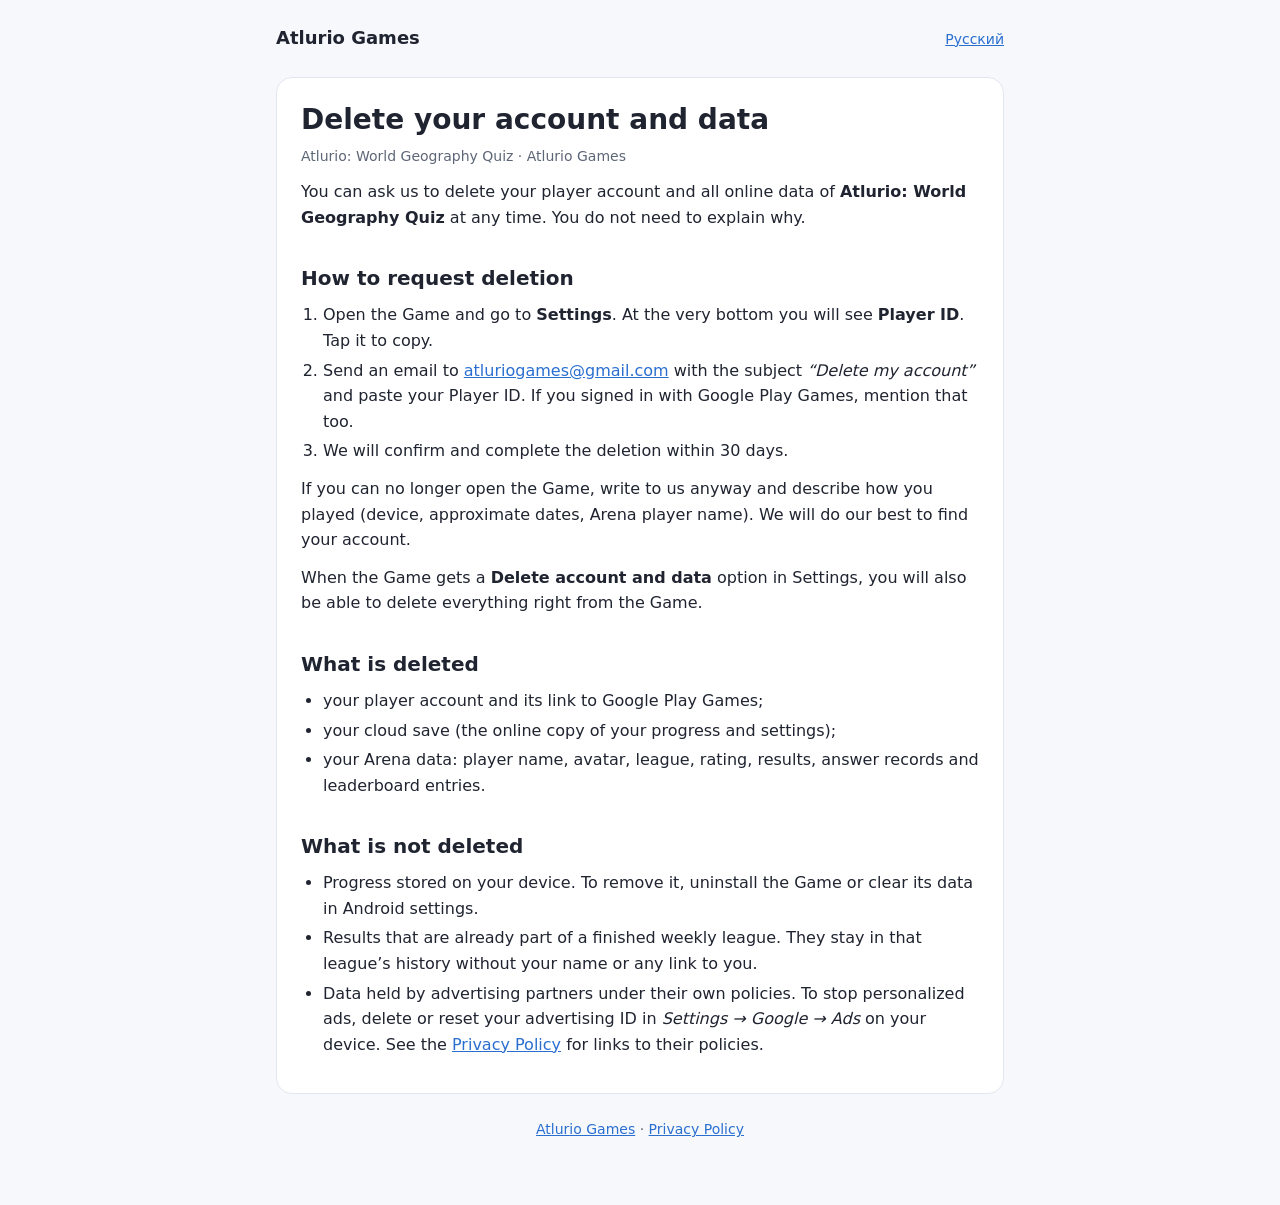
==== delete-account/index.html @ 3befd35e "Site: home, privacy policy (EN, RU), account deletion (EN, RU), app-ads.txt" ====
<!doctype html>
<html lang="en">
<head>
<meta charset="utf-8">
<meta name="viewport" content="width=device-width, initial-scale=1">
<title>Delete your account and data · Atlurio Games</title>
<meta name="description" content="How to delete your Atlurio: World Geography Quiz account and online data.">
<link rel="stylesheet" href="/style.css">
</head>
<body>
<div class="wrap">
<header class="site">
  <a class="brand" href="/">Atlurio Games</a>
  <nav class="lang"><a href="/ru/delete-account/" hreflang="ru">Русский</a></nav>
</header>
<main>
  <h1>Delete your account and data</h1>
  <p class="muted">Atlurio: World Geography Quiz · Atlurio Games</p>

  <p>You can ask us to delete your player account and all online data of <strong>Atlurio: World Geography Quiz</strong> at any time. You do not need to explain why.</p>

  <h2>How to request deletion</h2>
  <ol>
    <li>Open the Game and go to <strong>Settings</strong>. At the very bottom you will see <strong>Player ID</strong>. Tap it to copy.</li>
    <li>Send an email to <a href="mailto:atluriogames@gmail.com?subject=Delete%20my%20account">atluriogames@gmail.com</a> with the subject <em>“Delete my account”</em> and paste your Player ID. If you signed in with Google Play Games, mention that too.</li>
    <li>We will confirm and complete the deletion within 30 days.</li>
  </ol>
  <p>If you can no longer open the Game, write to us anyway and describe how you played (device, approximate dates, Arena player name). We will do our best to find your account.</p>
  <p>When the Game gets a <strong>Delete account and data</strong> option in Settings, you will also be able to delete everything right from the Game.</p>

  <h2>What is deleted</h2>
  <ul>
    <li>your player account and its link to Google Play Games;</li>
    <li>your cloud save (the online copy of your progress and settings);</li>
    <li>your Arena data: player name, avatar, league, rating, results, answer records and leaderboard entries.</li>
  </ul>

  <h2>What is not deleted</h2>
  <ul>
    <li>Progress stored on your device. To remove it, uninstall the Game or clear its data in Android settings.</li>
    <li>Results that are already part of a finished weekly league. They stay in that league’s history without your name or any link to you.</li>
    <li>Data held by advertising partners under their own policies. To stop personalized ads, delete or reset your advertising ID in <em>Settings → Google → Ads</em> on your device. See the <a href="/privacy/">Privacy Policy</a> for links to their policies.</li>
  </ul>
</main>
<footer class="site"><a href="/">Atlurio Games</a> · <a href="/privacy/">Privacy Policy</a></footer>
</div>
</body>
</html>
---- style.css ----
:root {
  --bg: #f6f8fb;
  --surface: #ffffff;
  --text: #1f2430;
  --muted: #5d6676;
  --line: #e2e7ef;
  --accent: #2a6fd0;
  --accent-soft: #e8f0fc;
}
@media (prefers-color-scheme: dark) {
  :root {
    --bg: #12161d;
    --surface: #1a2029;
    --text: #e8ecf2;
    --muted: #9aa4b4;
    --line: #2a313d;
    --accent: #6fa3f0;
    --accent-soft: #1d2a3d;
  }
}
* { box-sizing: border-box; }
html { -webkit-text-size-adjust: 100%; }
body {
  margin: 0;
  background: var(--bg);
  color: var(--text);
  font: 16px/1.6 system-ui, -apple-system, "Segoe UI", Roboto, "Noto Sans", sans-serif;
}
.wrap { max-width: 760px; margin: 0 auto; padding: 24px 16px 64px; }
header.site { display: flex; align-items: center; justify-content: space-between; gap: 12px; flex-wrap: wrap; margin-bottom: 24px; }
header.site a.brand { color: var(--text); text-decoration: none; font-weight: 700; font-size: 18px; }
nav.lang a { margin-left: 12px; font-size: 14px; }
main { background: var(--surface); border: 1px solid var(--line); border-radius: 16px; padding: 24px; }
h1 { font-size: 28px; line-height: 1.25; margin: 0 0 8px; }
h2 { font-size: 20px; margin: 32px 0 8px; }
h3 { font-size: 17px; margin: 20px 0 6px; }
p, ul, ol { margin: 0 0 12px; }
ul, ol { padding-left: 22px; }
li { margin: 4px 0; }
a { color: var(--accent); }
.muted { color: var(--muted); font-size: 14px; }
.card { background: var(--accent-soft); border-radius: 12px; padding: 16px; margin: 16px 0; }
.links { list-style: none; padding: 0; }
.links li { margin: 8px 0; }
footer.site { margin-top: 24px; color: var(--muted); font-size: 14px; text-align: center; }
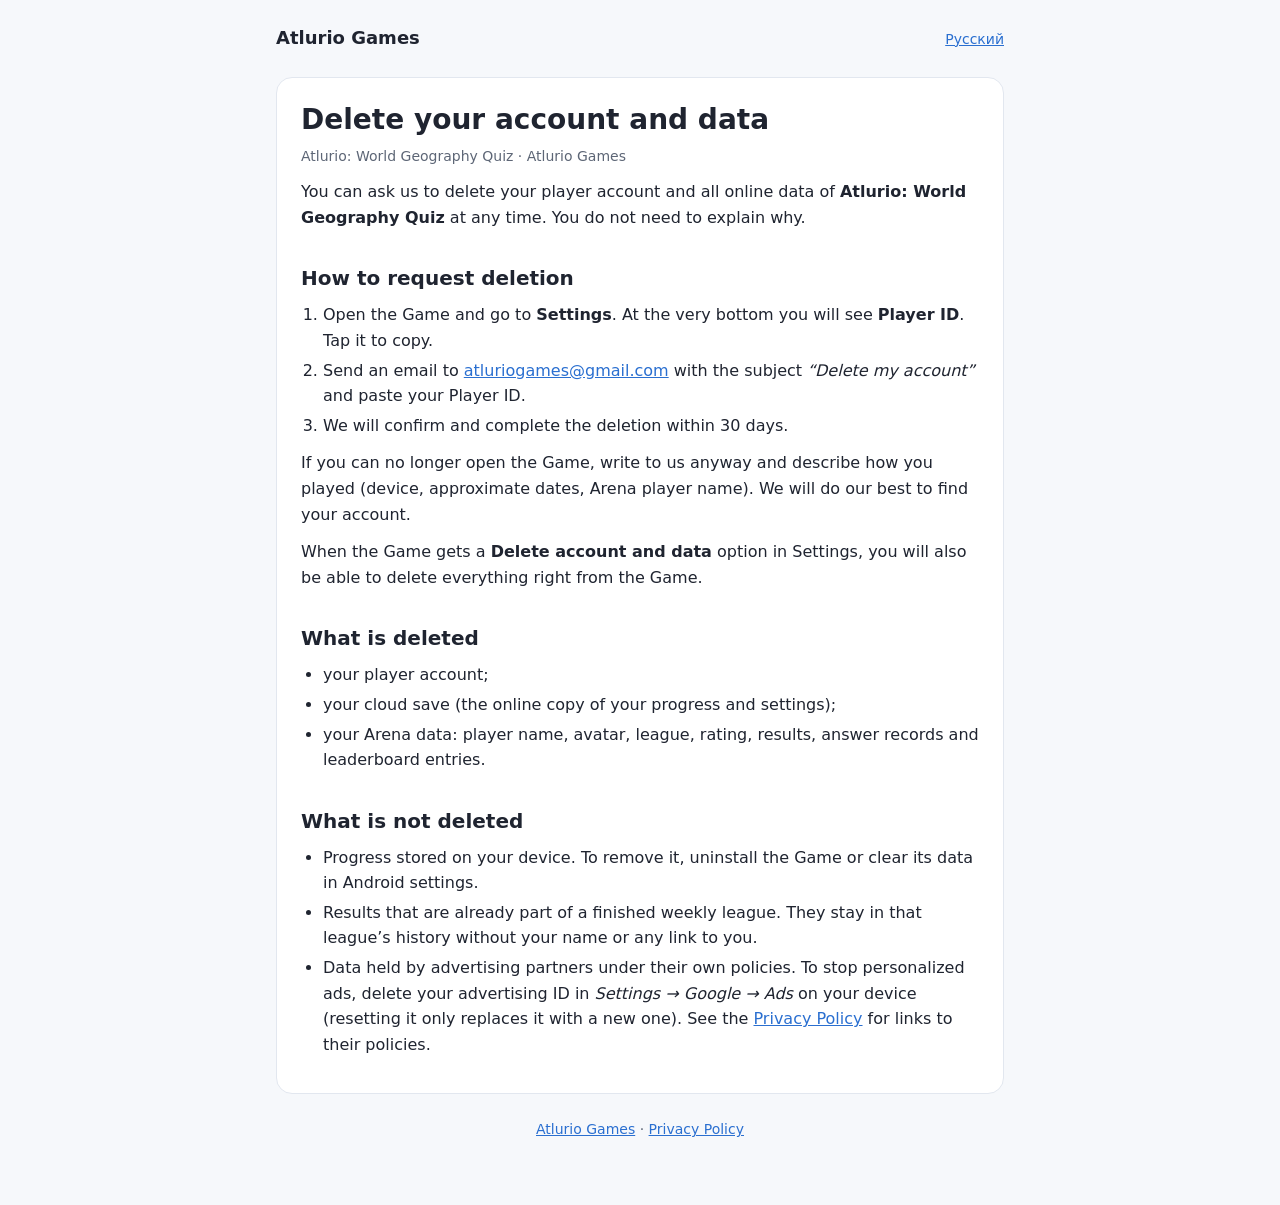
==== commit 4e12caa2: "Privacy and deletion pages: audit fixes (automatic cloud save, ad data, advertising ID, US state law" ====
--- a/delete-account/index.html
+++ b/delete-account/index.html
@@ -22,7 +22,7 @@
   <h2>How to request deletion</h2>
   <ol>
     <li>Open the Game and go to <strong>Settings</strong>. At the very bottom you will see <strong>Player ID</strong>. Tap it to copy.</li>
-    <li>Send an email to <a href="mailto:atluriogames@gmail.com?subject=Delete%20my%20account">atluriogames@gmail.com</a> with the subject <em>“Delete my account”</em> and paste your Player ID. If you signed in with Google Play Games, mention that too.</li>
+    <li>Send an email to <a href="mailto:atluriogames@gmail.com?subject=Delete%20my%20account">atluriogames@gmail.com</a> with the subject <em>“Delete my account”</em> and paste your Player ID.</li>
     <li>We will confirm and complete the deletion within 30 days.</li>
   </ol>
   <p>If you can no longer open the Game, write to us anyway and describe how you played (device, approximate dates, Arena player name). We will do our best to find your account.</p>
@@ -30,7 +30,7 @@
 
   <h2>What is deleted</h2>
   <ul>
-    <li>your player account and its link to Google Play Games;</li>
+    <li>your player account;</li>
     <li>your cloud save (the online copy of your progress and settings);</li>
     <li>your Arena data: player name, avatar, league, rating, results, answer records and leaderboard entries.</li>
   </ul>
@@ -39,7 +39,7 @@
   <ul>
     <li>Progress stored on your device. To remove it, uninstall the Game or clear its data in Android settings.</li>
     <li>Results that are already part of a finished weekly league. They stay in that league’s history without your name or any link to you.</li>
-    <li>Data held by advertising partners under their own policies. To stop personalized ads, delete or reset your advertising ID in <em>Settings → Google → Ads</em> on your device. See the <a href="/privacy/">Privacy Policy</a> for links to their policies.</li>
+    <li>Data held by advertising partners under their own policies. To stop personalized ads, delete your advertising ID in <em>Settings → Google → Ads</em> on your device (resetting it only replaces it with a new one). See the <a href="/privacy/">Privacy Policy</a> for links to their policies.</li>
   </ul>
 </main>
 <footer class="site"><a href="/">Atlurio Games</a> · <a href="/privacy/">Privacy Policy</a></footer>
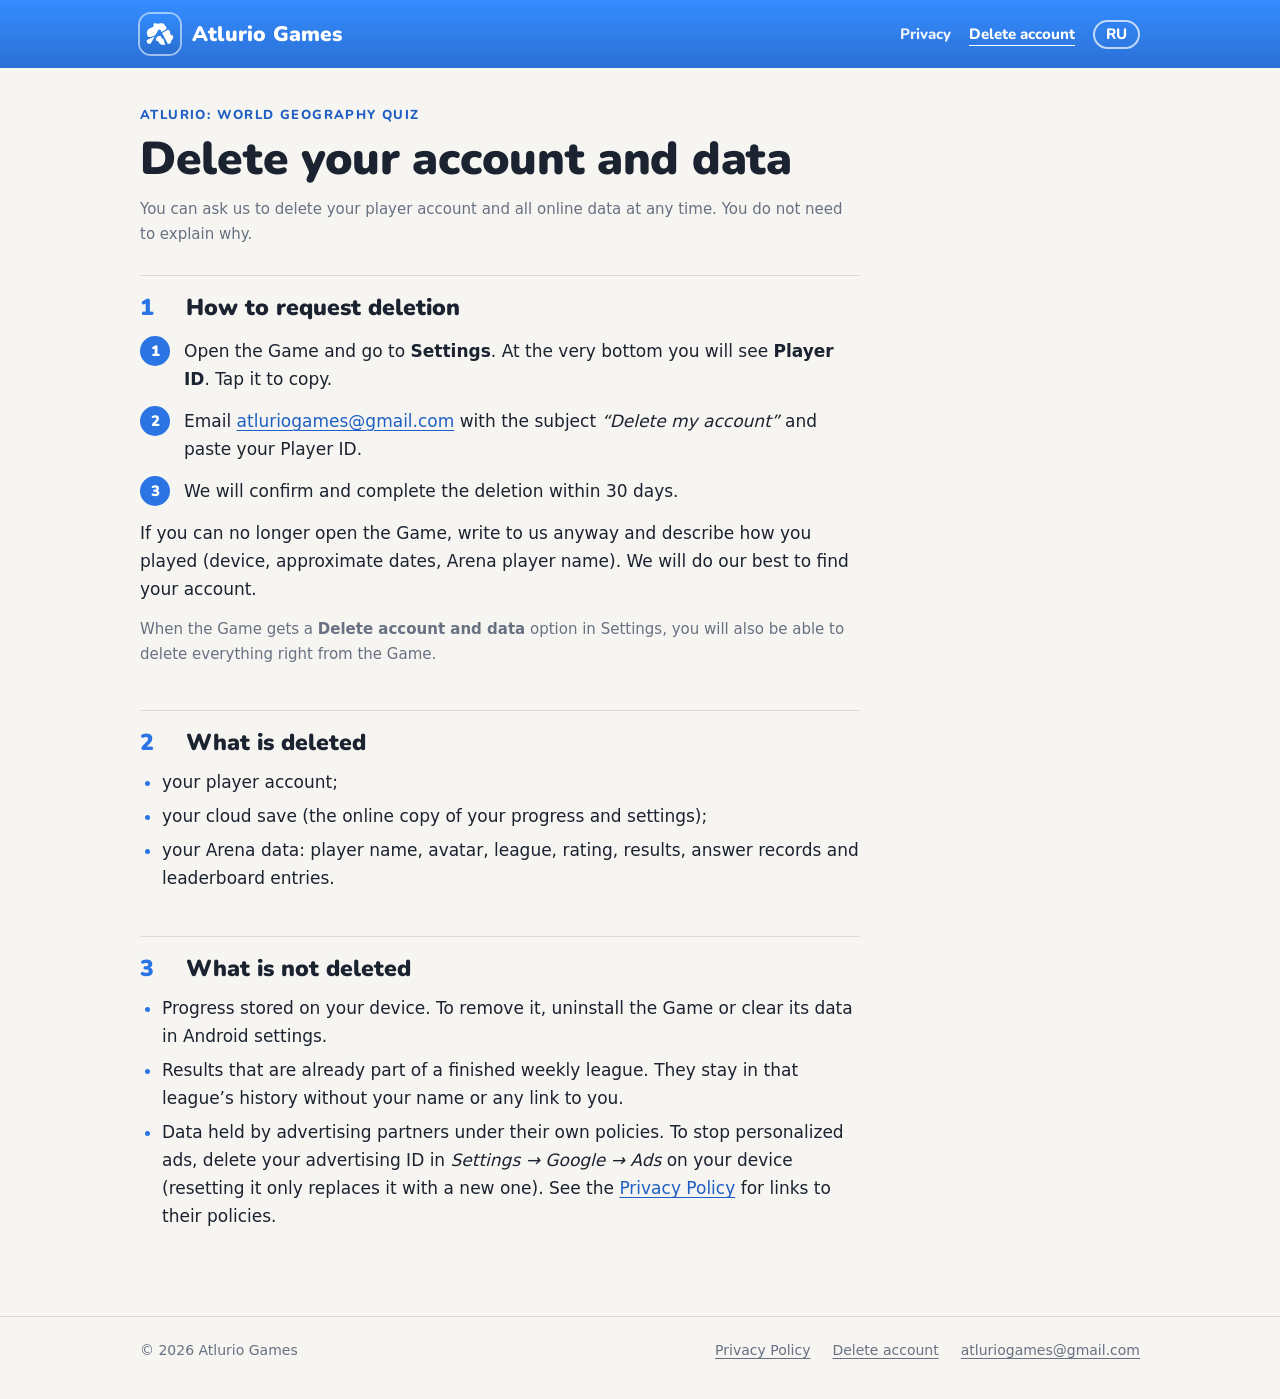
==== commit 1f64cb85: "Redesign: game brand band and icon, Nunito headings, document layout with contents, RU home page" ====
--- a/delete-account/index.html
+++ b/delete-account/index.html
@@ -5,44 +5,54 @@
 <meta name="viewport" content="width=device-width, initial-scale=1">
 <title>Delete your account and data · Atlurio Games</title>
 <meta name="description" content="How to delete your Atlurio: World Geography Quiz account and online data.">
+<meta name="theme-color" content="#2f80ee">
+<link rel="icon" href="/favicon.ico" sizes="any">
+<link rel="icon" type="image/png" sizes="192x192" href="/img/icon-192.png">
+<link rel="apple-touch-icon" href="/img/apple-touch-icon.png">
+<link rel="preload" href="/fonts/Nunito-Black.woff2" as="font" type="font/woff2" crossorigin>
 <link rel="stylesheet" href="/style.css">
 </head>
 <body>
-<div class="wrap">
-<header class="site">
-  <a class="brand" href="/">Atlurio Games</a>
-  <nav class="lang"><a href="/ru/delete-account/" hreflang="ru">Русский</a></nav>
-</header>
+<header class="band"><div class="inner">
+  <a class="brand" href="/"><img src="/img/icon-64.png" alt="" width="40" height="40"><span>Atlurio Games</span></a>
+  <nav><a href="/privacy/">Privacy</a><a href="/delete-account/" aria-current="page">Delete account</a><a class="lang" href="/ru/delete-account/" hreflang="ru" lang="ru">RU</a></nav>
+</div></header>
 <main>
-  <h1>Delete your account and data</h1>
-  <p class="muted">Atlurio: World Geography Quiz · Atlurio Games</p>
+  <div class="doc-head">
+    <p class="kicker">Atlurio: World Geography Quiz</p>
+    <h1>Delete your account and data</h1>
+    <p class="meta">You can ask us to delete your player account and all online data at any time. You do not need to explain why.</p>
+  </div>
+  <article class="single">
+    <h2 id="how"><span class="n">1</span>How to request deletion</h2>
+    <ol class="steps">
+      <li>Open the Game and go to <strong>Settings</strong>. At the very bottom you will see <strong>Player ID</strong>. Tap it to copy.</li>
+      <li>Email <a href="mailto:atluriogames@gmail.com?subject=Delete%20my%20account">atluriogames@gmail.com</a> with the subject <em>“Delete my account”</em> and paste your Player ID.</li>
+      <li>We will confirm and complete the deletion within 30 days.</li>
+    </ol>
+    <p>If you can no longer open the Game, write to us anyway and describe how you played (device, approximate dates, Arena player name). We will do our best to find your account.</p>
+    <p class="note">When the Game gets a <strong>Delete account and data</strong> option in Settings, you will also be able to delete everything right from the Game.</p>
 
-  <p>You can ask us to delete your player account and all online data of <strong>Atlurio: World Geography Quiz</strong> at any time. You do not need to explain why.</p>
+    <h2 id="deleted"><span class="n">2</span>What is deleted</h2>
+    <ul>
+      <li>your player account;</li>
+      <li>your cloud save (the online copy of your progress and settings);</li>
+      <li>your Arena data: player name, avatar, league, rating, results, answer records and leaderboard entries.</li>
+    </ul>
 
-  <h2>How to request deletion</h2>
-  <ol>
-    <li>Open the Game and go to <strong>Settings</strong>. At the very bottom you will see <strong>Player ID</strong>. Tap it to copy.</li>
-    <li>Send an email to <a href="mailto:atluriogames@gmail.com?subject=Delete%20my%20account">atluriogames@gmail.com</a> with the subject <em>“Delete my account”</em> and paste your Player ID.</li>
-    <li>We will confirm and complete the deletion within 30 days.</li>
-  </ol>
-  <p>If you can no longer open the Game, write to us anyway and describe how you played (device, approximate dates, Arena player name). We will do our best to find your account.</p>
-  <p>When the Game gets a <strong>Delete account and data</strong> option in Settings, you will also be able to delete everything right from the Game.</p>
-
-  <h2>What is deleted</h2>
-  <ul>
-    <li>your player account;</li>
-    <li>your cloud save (the online copy of your progress and settings);</li>
-    <li>your Arena data: player name, avatar, league, rating, results, answer records and leaderboard entries.</li>
-  </ul>
-
-  <h2>What is not deleted</h2>
-  <ul>
-    <li>Progress stored on your device. To remove it, uninstall the Game or clear its data in Android settings.</li>
-    <li>Results that are already part of a finished weekly league. They stay in that league’s history without your name or any link to you.</li>
-    <li>Data held by advertising partners under their own policies. To stop personalized ads, delete your advertising ID in <em>Settings → Google → Ads</em> on your device (resetting it only replaces it with a new one). See the <a href="/privacy/">Privacy Policy</a> for links to their policies.</li>
-  </ul>
+    <h2 id="kept"><span class="n">3</span>What is not deleted</h2>
+    <ul>
+      <li>Progress stored on your device. To remove it, uninstall the Game or clear its data in Android settings.</li>
+      <li>Results that are already part of a finished weekly league. They stay in that league’s history without your name or any link to you.</li>
+      <li>Data held by advertising partners under their own policies. To stop personalized ads, delete your advertising ID in <em>Settings → Google → Ads</em> on your device (resetting it only replaces it with a new one). See the <a href="/privacy/#ads">Privacy Policy</a> for links to their policies.</li>
+    </ul>
+  </article>
 </main>
-<footer class="site"><a href="/">Atlurio Games</a> · <a href="/privacy/">Privacy Policy</a></footer>
-</div>
+<footer class="site"><div class="inner">
+  <span>© 2026 Atlurio Games</span>
+  <a href="/privacy/">Privacy Policy</a>
+  <a href="/delete-account/">Delete account</a>
+  <a href="mailto:atluriogames@gmail.com">atluriogames@gmail.com</a>
+</div></footer>
 </body>
 </html>
--- a/style.css
+++ b/style.css
@@ -1,45 +1,145 @@
+/* Atlurio Games site. Brand colours and Nunito come from the game itself. */
+
+@font-face { font-family: "Nunito"; font-weight: 700; font-display: swap; src: url("/fonts/Nunito-Bold.woff2") format("woff2"); }
+@font-face { font-family: "Nunito"; font-weight: 800; font-display: swap; src: url("/fonts/Nunito-ExtraBold.woff2") format("woff2"); }
+@font-face { font-family: "Nunito"; font-weight: 900; font-display: swap; src: url("/fonts/Nunito-Black.woff2") format("woff2"); }
+
 :root {
-  --bg: #f6f8fb;
-  --surface: #ffffff;
-  --text: #1f2430;
-  --muted: #5d6676;
-  --line: #e2e7ef;
-  --accent: #2a6fd0;
-  --accent-soft: #e8f0fc;
+  --paper: #f6f5f1;
+  --ink: #1b2230;
+  --ink-soft: #3a4352;
+  --muted: #687182;
+  --rule: #dedbd2;
+  --brand: #2b74e4;
+  --brand-ink: #1f5fc4;
+  --band-top: #348cfe;
+  --band-bottom: #2b70d6;
+  --mark: #fff3c4;
+  --body: system-ui, -apple-system, "Segoe UI", Roboto, "Noto Sans", sans-serif;
+  --display: "Nunito", system-ui, sans-serif;
 }
 @media (prefers-color-scheme: dark) {
   :root {
-    --bg: #12161d;
-    --surface: #1a2029;
-    --text: #e8ecf2;
-    --muted: #9aa4b4;
-    --line: #2a313d;
-    --accent: #6fa3f0;
-    --accent-soft: #1d2a3d;
+    --paper: #11161e;
+    --ink: #e8ecf2;
+    --ink-soft: #c9d0db;
+    --muted: #96a0b0;
+    --rule: #263142;
+    --brand: #6ea8ff;
+    --brand-ink: #8dbbff;
+    --band-top: #2c78e0;
+    --band-bottom: #2259b0;
+    --mark: #3a3420;
   }
 }
+
 * { box-sizing: border-box; }
-html { -webkit-text-size-adjust: 100%; }
+html { -webkit-text-size-adjust: 100%; scroll-padding-top: 16px; }
 body {
   margin: 0;
-  background: var(--bg);
-  color: var(--text);
-  font: 16px/1.6 system-ui, -apple-system, "Segoe UI", Roboto, "Noto Sans", sans-serif;
+  background: var(--paper);
+  color: var(--ink);
+  font: 17px/1.65 var(--body);
 }
-.wrap { max-width: 760px; margin: 0 auto; padding: 24px 16px 64px; }
-header.site { display: flex; align-items: center; justify-content: space-between; gap: 12px; flex-wrap: wrap; margin-bottom: 24px; }
-header.site a.brand { color: var(--text); text-decoration: none; font-weight: 700; font-size: 18px; }
-nav.lang a { margin-left: 12px; font-size: 14px; }
-main { background: var(--surface); border: 1px solid var(--line); border-radius: 16px; padding: 24px; }
-h1 { font-size: 28px; line-height: 1.25; margin: 0 0 8px; }
-h2 { font-size: 20px; margin: 32px 0 8px; }
-h3 { font-size: 17px; margin: 20px 0 6px; }
-p, ul, ol { margin: 0 0 12px; }
-ul, ol { padding-left: 22px; }
-li { margin: 4px 0; }
-a { color: var(--accent); }
-.muted { color: var(--muted); font-size: 14px; }
-.card { background: var(--accent-soft); border-radius: 12px; padding: 16px; margin: 16px 0; }
-.links { list-style: none; padding: 0; }
-.links li { margin: 8px 0; }
-footer.site { margin-top: 24px; color: var(--muted); font-size: 14px; text-align: center; }
+::selection { background: var(--mark); }
+a { color: var(--brand-ink); text-decoration-thickness: 1px; text-underline-offset: 3px; }
+a:hover { text-decoration-thickness: 2px; }
+:focus-visible { outline: 3px solid var(--brand); outline-offset: 2px; border-radius: 2px; }
+
+/* Top band: the same blue as the game icon. */
+.band { background: linear-gradient(180deg, var(--band-top), var(--band-bottom)); color: #fff; }
+.band .inner {
+  max-width: 1040px; margin: 0 auto; padding: 14px 20px;
+  display: flex; align-items: center; gap: 16px; flex-wrap: wrap;
+}
+.brand { display: flex; align-items: center; gap: 12px; color: #fff; text-decoration: none; margin-right: auto; }
+.brand img { width: 40px; height: 40px; border-radius: 11px; box-shadow: 0 0 0 2px rgba(255,255,255,.55); }
+.brand span { font: 900 21px/1 var(--display); letter-spacing: .2px; }
+.band nav { display: flex; gap: 18px; align-items: center; font: 800 15px/1 var(--display); }
+.band nav a { color: #fff; text-decoration: none; opacity: .9; }
+.band nav a:hover, .band nav a[aria-current="page"] { opacity: 1; text-decoration: underline; text-underline-offset: 6px; }
+.band nav .lang { border: 2px solid rgba(255,255,255,.7); border-radius: 999px; padding: 5px 11px; opacity: 1; }
+
+main { max-width: 1040px; margin: 0 auto; padding: 40px 20px 72px; }
+
+/* Documents: title block, contents, numbered sections. */
+.doc-head { max-width: 720px; margin-bottom: 28px; }
+.kicker { font: 800 13px/1.2 var(--display); text-transform: uppercase; letter-spacing: 1.4px; color: var(--brand-ink); margin: 0 0 10px; }
+h1 { font: 900 clamp(32px, 5vw, 46px)/1.08 var(--display); letter-spacing: -.3px; margin: 0 0 14px; }
+.meta { color: var(--muted); font-size: 15px; margin: 0; }
+.doc { display: grid; grid-template-columns: 220px minmax(0, 720px); gap: 56px; align-items: start; }
+.toc { position: sticky; top: 20px; font: 700 14px/1.4 var(--display); }
+.toc p { font: 800 12px/1 var(--display); text-transform: uppercase; letter-spacing: 1.2px; color: var(--muted); margin: 6px 0 12px; }
+.toc ol { list-style: none; margin: 0; padding: 0; counter-reset: toc; border-left: 2px solid var(--rule); }
+.toc li { counter-increment: toc; margin: 0; }
+.toc a { display: block; padding: 5px 0 5px 14px; color: var(--ink-soft); text-decoration: none; margin-left: -2px; border-left: 2px solid transparent; }
+.toc a::before { content: counter(toc) ". "; color: var(--muted); font-variant-numeric: tabular-nums; }
+.toc a:hover { color: var(--brand-ink); border-left-color: var(--brand); }
+
+.single { max-width: 720px; }
+.single h2:first-of-type { margin-top: 8px; }
+.lead { font-size: 19px; line-height: 1.6; color: var(--ink); margin: 0 0 8px; }
+.lead strong { font-weight: 700; }
+article h2 {
+  font: 900 23px/1.25 var(--display); margin: 44px 0 10px; padding-top: 18px;
+  border-top: 1px solid var(--rule); display: flex; gap: 14px; align-items: baseline;
+}
+article h2 .n { color: var(--brand); font-variant-numeric: tabular-nums; min-width: 1.4em; }
+article h2:first-of-type { margin-top: 32px; }
+article p, article ul, article ol { margin: 0 0 14px; }
+article ul, article ol { padding-left: 22px; }
+article li { margin: 6px 0; }
+article li::marker { color: var(--brand); }
+article strong { font-weight: 650; }
+.steps { counter-reset: step; list-style: none; padding-left: 0 !important; }
+.steps li { counter-increment: step; position: relative; padding-left: 44px; margin: 14px 0; }
+.steps li::before {
+  content: counter(step); position: absolute; left: 0; top: -1px;
+  width: 30px; height: 30px; border-radius: 50%; background: var(--brand); color: #fff;
+  font: 900 15px/30px var(--display); text-align: center;
+}
+.note { color: var(--muted); font-size: 15px; }
+
+/* Home page. */
+.hero { display: grid; grid-template-columns: 148px 1fr; gap: 32px; align-items: center; max-width: 860px; margin: 8px 0 44px; }
+.hero img { width: 148px; height: 148px; border-radius: 34px; }
+.hero h1 { margin-bottom: 6px; }
+.hero .sub { font: 800 21px/1.3 var(--display); color: var(--ink-soft); margin: 0 0 14px; }
+.hero .pitch { margin: 0; color: var(--ink-soft); max-width: 600px; }
+.status { display: inline-block; margin-top: 16px; font: 800 14px/1 var(--display); color: var(--brand-ink); border: 2px solid currentColor; border-radius: 999px; padding: 8px 14px; }
+.facts { display: grid; grid-template-columns: repeat(4, minmax(0, 1fr)); border-top: 2px solid var(--ink); border-bottom: 1px solid var(--rule); margin: 0 0 48px; max-width: 860px; }
+.facts div { padding: 18px 16px 20px 0; }
+.facts b { display: block; font: 900 34px/1 var(--display); color: var(--brand); margin-bottom: 8px; }
+.facts span { color: var(--ink-soft); font-size: 15px; line-height: 1.4; display: block; }
+.columns { display: grid; grid-template-columns: 1fr 1fr; gap: 48px; max-width: 860px; }
+.columns h2 { font: 900 20px/1.25 var(--display); margin: 0 0 12px; }
+.plain { list-style: none; padding: 0; margin: 0; }
+.plain li { padding: 10px 0; border-bottom: 1px solid var(--rule); }
+.plain li:first-child { border-top: 1px solid var(--rule); }
+.plain small { display: block; color: var(--muted); font-size: 14px; }
+
+footer.site { border-top: 1px solid var(--rule); }
+footer.site .inner { max-width: 1040px; margin: 0 auto; padding: 22px 20px 36px; display: flex; gap: 8px 22px; flex-wrap: wrap; color: var(--muted); font-size: 14px; }
+footer.site a { color: var(--muted); }
+footer.site .inner span:first-child { margin-right: auto; }
+
+@media (max-width: 860px) {
+  .doc { grid-template-columns: 1fr; gap: 8px; }
+  .toc { position: static; margin-bottom: 8px; }
+  .toc ol { columns: 2; column-gap: 20px; }
+  .facts { grid-template-columns: repeat(2, minmax(0, 1fr)); }
+  .columns { grid-template-columns: 1fr; gap: 36px; }
+}
+@media (max-width: 560px) {
+  body { font-size: 16px; }
+  .band .inner { padding: 12px 16px; gap: 10px; }
+  .band nav { gap: 14px; font-size: 14px; }
+  .brand span { font-size: 19px; }
+  main { padding: 28px 16px 56px; }
+  .toc ol { columns: 1; }
+  .hero { grid-template-columns: 1fr; gap: 18px; }
+  .hero img { width: 104px; height: 104px; border-radius: 24px; }
+  .lead { font-size: 18px; }
+  article h2 { font-size: 21px; }
+  footer.site .inner { padding: 20px 16px 32px; }
+}
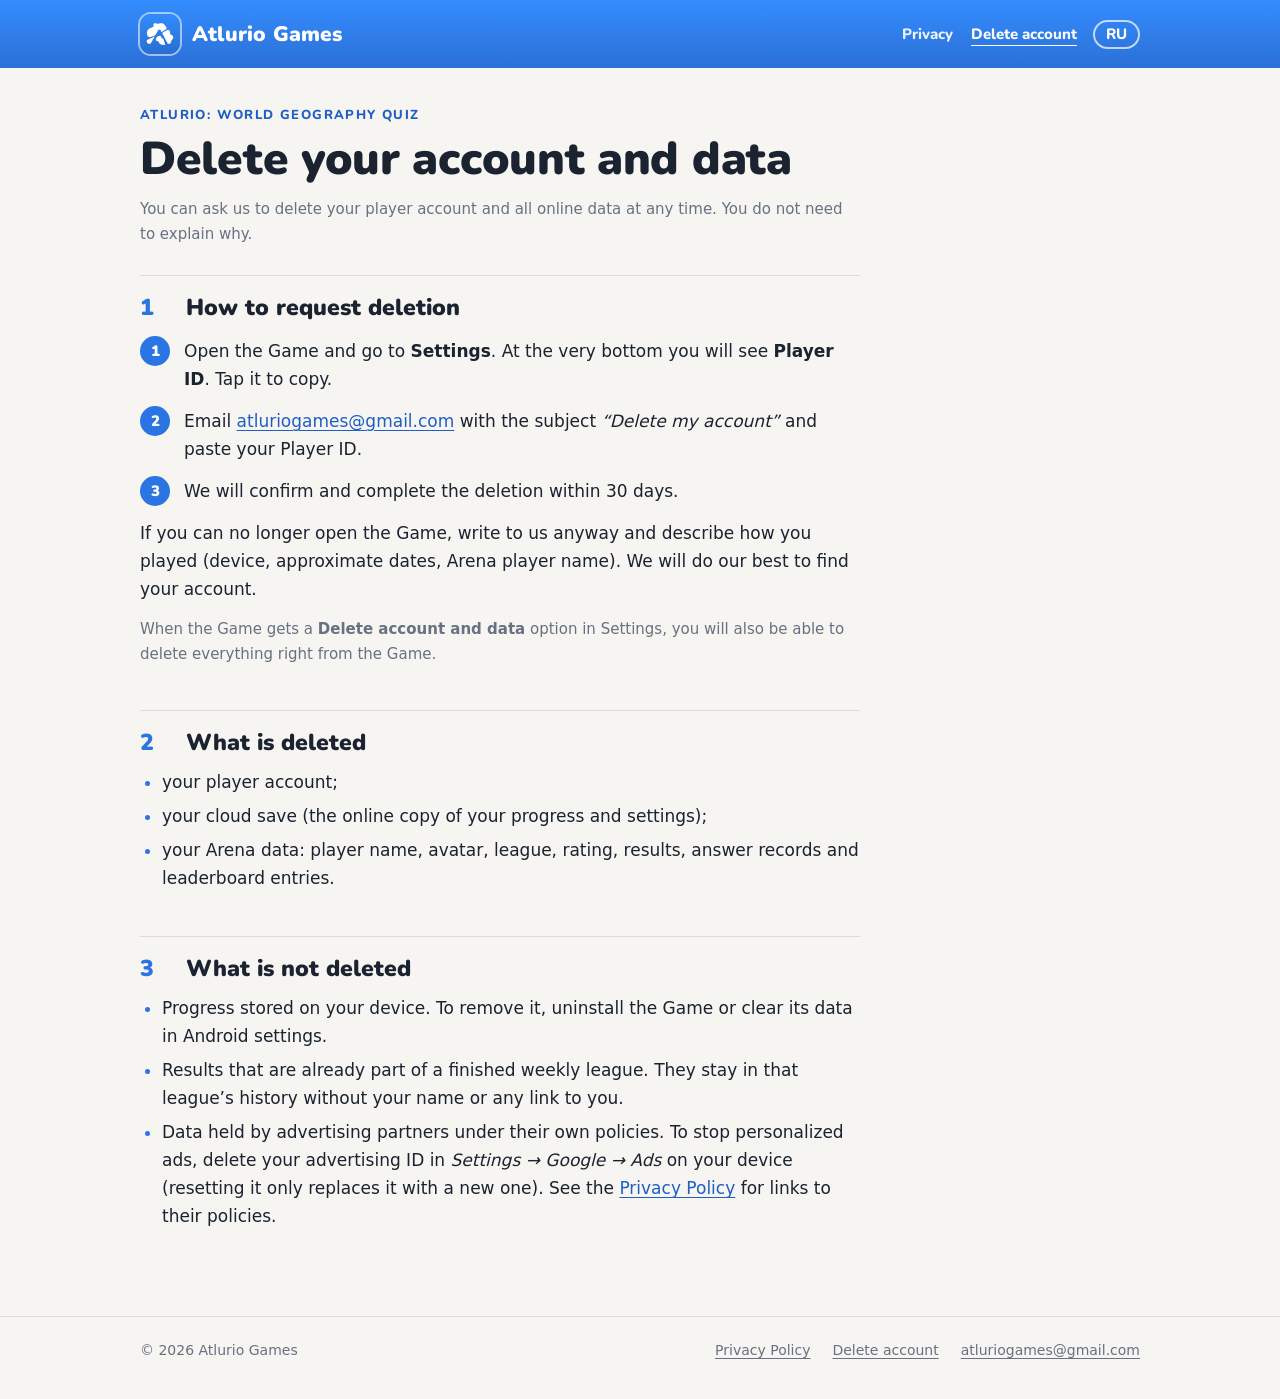
==== commit cef62edf: "Home: real island screens from the game, plain feature list, no long dashes - A row of five campaign" ====
--- a/delete-account/index.html
+++ b/delete-account/index.html
@@ -3,7 +3,7 @@
 <head>
 <meta charset="utf-8">
 <meta name="viewport" content="width=device-width, initial-scale=1">
-<title>Delete your account and data · Atlurio Games</title>
+<title>Delete your account and data | Atlurio Games</title>
 <meta name="description" content="How to delete your Atlurio: World Geography Quiz account and online data.">
 <meta name="theme-color" content="#2f80ee">
 <link rel="icon" href="/favicon.ico" sizes="any">
@@ -15,7 +15,7 @@
 <body>
 <header class="band"><div class="inner">
   <a class="brand" href="/"><img src="/img/icon-64.png" alt="" width="40" height="40"><span>Atlurio Games</span></a>
-  <nav><a href="/privacy/">Privacy</a><a href="/delete-account/" aria-current="page">Delete account</a><a class="lang" href="/ru/delete-account/" hreflang="ru" lang="ru">RU</a></nav>
+  <nav><a href="/privacy/">Privacy</a><a href="/delete-account/" aria-current="page">Delete account</a></nav><a class="lang" href="/ru/delete-account/" hreflang="ru" lang="ru">RU</a>
 </div></header>
 <main>
   <div class="doc-head">
--- a/style.css
+++ b/style.css
@@ -56,9 +56,11 @@
 .brand img { width: 40px; height: 40px; border-radius: 11px; box-shadow: 0 0 0 2px rgba(255,255,255,.55); }
 .brand span { font: 900 21px/1 var(--display); letter-spacing: .2px; }
 .band nav { display: flex; gap: 18px; align-items: center; font: 800 15px/1 var(--display); }
-.band nav a { color: #fff; text-decoration: none; opacity: .9; }
+.band nav a { color: #fff; text-decoration: none; opacity: .9; white-space: nowrap; }
 .band nav a:hover, .band nav a[aria-current="page"] { opacity: 1; text-decoration: underline; text-underline-offset: 6px; }
-.band nav .lang { border: 2px solid rgba(255,255,255,.7); border-radius: 999px; padding: 5px 11px; opacity: 1; }
+/* Language: after the links on wide screens, on the brand row on phones. */
+.band .lang { order: 2; font: 800 15px/1 var(--display); color: #fff; text-decoration: none; border: 2px solid rgba(255,255,255,.7); border-radius: 999px; padding: 5px 11px; }
+.band .lang:hover { border-color: #fff; }
 
 main { max-width: 1040px; margin: 0 auto; padding: 40px 20px 72px; }
 
@@ -66,14 +68,14 @@
 .doc-head { max-width: 720px; margin-bottom: 28px; }
 .kicker { font: 800 13px/1.2 var(--display); text-transform: uppercase; letter-spacing: 1.4px; color: var(--brand-ink); margin: 0 0 10px; }
 h1 { font: 900 clamp(32px, 5vw, 46px)/1.08 var(--display); letter-spacing: -.3px; margin: 0 0 14px; }
-.meta { color: var(--muted); font-size: 15px; margin: 0; }
+.meta { color: var(--muted); font-size: 15px; margin: 0; display: flex; flex-wrap: wrap; gap: 4px 20px; }
 .doc { display: grid; grid-template-columns: 220px minmax(0, 720px); gap: 56px; align-items: start; }
 .toc { position: sticky; top: 20px; font: 700 14px/1.4 var(--display); }
 .toc p { font: 800 12px/1 var(--display); text-transform: uppercase; letter-spacing: 1.2px; color: var(--muted); margin: 6px 0 12px; }
 .toc ol { list-style: none; margin: 0; padding: 0; counter-reset: toc; border-left: 2px solid var(--rule); }
 .toc li { counter-increment: toc; margin: 0; }
-.toc a { display: block; padding: 5px 0 5px 14px; color: var(--ink-soft); text-decoration: none; margin-left: -2px; border-left: 2px solid transparent; }
-.toc a::before { content: counter(toc) ". "; color: var(--muted); font-variant-numeric: tabular-nums; }
+.toc a { display: grid; grid-template-columns: 1.8em minmax(0, 1fr); padding: 5px 0 5px 14px; color: var(--ink-soft); text-decoration: none; margin-left: -2px; border-left: 2px solid transparent; }
+.toc a::before { content: counter(toc) "."; color: var(--muted); font-variant-numeric: tabular-nums; }
 .toc a:hover { color: var(--brand-ink); border-left-color: var(--brand); }
 
 .single { max-width: 720px; }
@@ -106,13 +108,21 @@
 .hero h1 { margin-bottom: 6px; }
 .hero .sub { font: 800 21px/1.3 var(--display); color: var(--ink-soft); margin: 0 0 14px; }
 .hero .pitch { margin: 0; color: var(--ink-soft); max-width: 600px; }
-.status { display: inline-block; margin-top: 16px; font: 800 14px/1 var(--display); color: var(--brand-ink); border: 2px solid currentColor; border-radius: 999px; padding: 8px 14px; }
-.facts { display: grid; grid-template-columns: repeat(4, minmax(0, 1fr)); border-top: 2px solid var(--ink); border-bottom: 1px solid var(--rule); margin: 0 0 48px; max-width: 860px; }
-.facts div { padding: 18px 16px 20px 0; }
-.facts b { display: block; font: 900 34px/1 var(--display); color: var(--brand); margin-bottom: 8px; }
-.facts span { color: var(--ink-soft); font-size: 15px; line-height: 1.4; display: block; }
-.columns { display: grid; grid-template-columns: 1fr 1fr; gap: 48px; max-width: 860px; }
-.columns h2 { font: 900 20px/1.25 var(--display); margin: 0 0 12px; }
+.status { margin: 14px 0 0; font: 800 15px/1.3 var(--display); color: var(--brand-ink); }
+
+/* Islands: real screens from the game, cut below the HUD. */
+.islands { margin: 0 0 48px; }
+.strip { display: grid; grid-template-columns: repeat(5, minmax(0, 1fr)); gap: 16px; }
+.strip img { display: block; width: 100%; height: auto; border-radius: 14px; background: #8cc6ef; }
+.islands figcaption { margin-top: 12px; color: var(--muted); font-size: 15px; max-width: 640px; }
+
+.lower { display: grid; grid-template-columns: minmax(0, 1fr) 300px; gap: 64px; align-items: start; }
+.lower h2 { font: 900 20px/1.25 var(--display); margin: 0 0 12px; }
+.lower aside h2 + .plain { margin-bottom: 32px; }
+.spec { margin: 0; border-top: 2px solid var(--ink); }
+.spec div { display: grid; grid-template-columns: 140px minmax(0, 1fr); gap: 4px 20px; align-items: baseline; padding: 11px 0; border-bottom: 1px solid var(--rule); }
+.spec dt { font: 800 15px/1.6 var(--display); color: var(--ink); }
+.spec dd { margin: 0; color: var(--ink-soft); }
 .plain { list-style: none; padding: 0; margin: 0; }
 .plain li { padding: 10px 0; border-bottom: 1px solid var(--rule); }
 .plain li:first-child { border-top: 1px solid var(--rule); }
@@ -127,18 +137,29 @@
   .doc { grid-template-columns: 1fr; gap: 8px; }
   .toc { position: static; margin-bottom: 8px; }
   .toc ol { columns: 2; column-gap: 20px; }
-  .facts { grid-template-columns: repeat(2, minmax(0, 1fr)); }
-  .columns { grid-template-columns: 1fr; gap: 36px; }
+  .toc li { break-inside: avoid; }
+  /* A swipeable row on narrow screens, edge to edge. */
+  .strip {
+    grid-template-columns: none; grid-auto-flow: column; grid-auto-columns: 34%;
+    overflow-x: auto; scroll-snap-type: x mandatory; scrollbar-width: none;
+    margin: 0 -20px; padding: 0 20px; scroll-padding: 0 20px;
+  }
+  .strip::-webkit-scrollbar { display: none; }
+  .strip img { scroll-snap-align: start; }
+  .lower { grid-template-columns: 1fr; gap: 40px; }
 }
 @media (max-width: 560px) {
   body { font-size: 16px; }
-  .band .inner { padding: 12px 16px; gap: 10px; }
-  .band nav { gap: 14px; font-size: 14px; }
+  .band .inner { padding: 12px 16px; gap: 12px 10px; }
+  .band nav { order: 3; flex-basis: 100%; gap: 20px; font-size: 14px; }
+  .band .lang { font-size: 14px; }
   .brand span { font-size: 19px; }
   main { padding: 28px 16px 56px; }
   .toc ol { columns: 1; }
   .hero { grid-template-columns: 1fr; gap: 18px; }
   .hero img { width: 104px; height: 104px; border-radius: 24px; }
+  .strip { grid-auto-columns: 44%; gap: 12px; margin: 0 -16px; padding: 0 16px; scroll-padding: 0 16px; }
+  .spec div { grid-template-columns: 1fr; gap: 0; }
   .lead { font-size: 18px; }
   article h2 { font-size: 21px; }
   footer.site .inner { padding: 20px 16px 32px; }
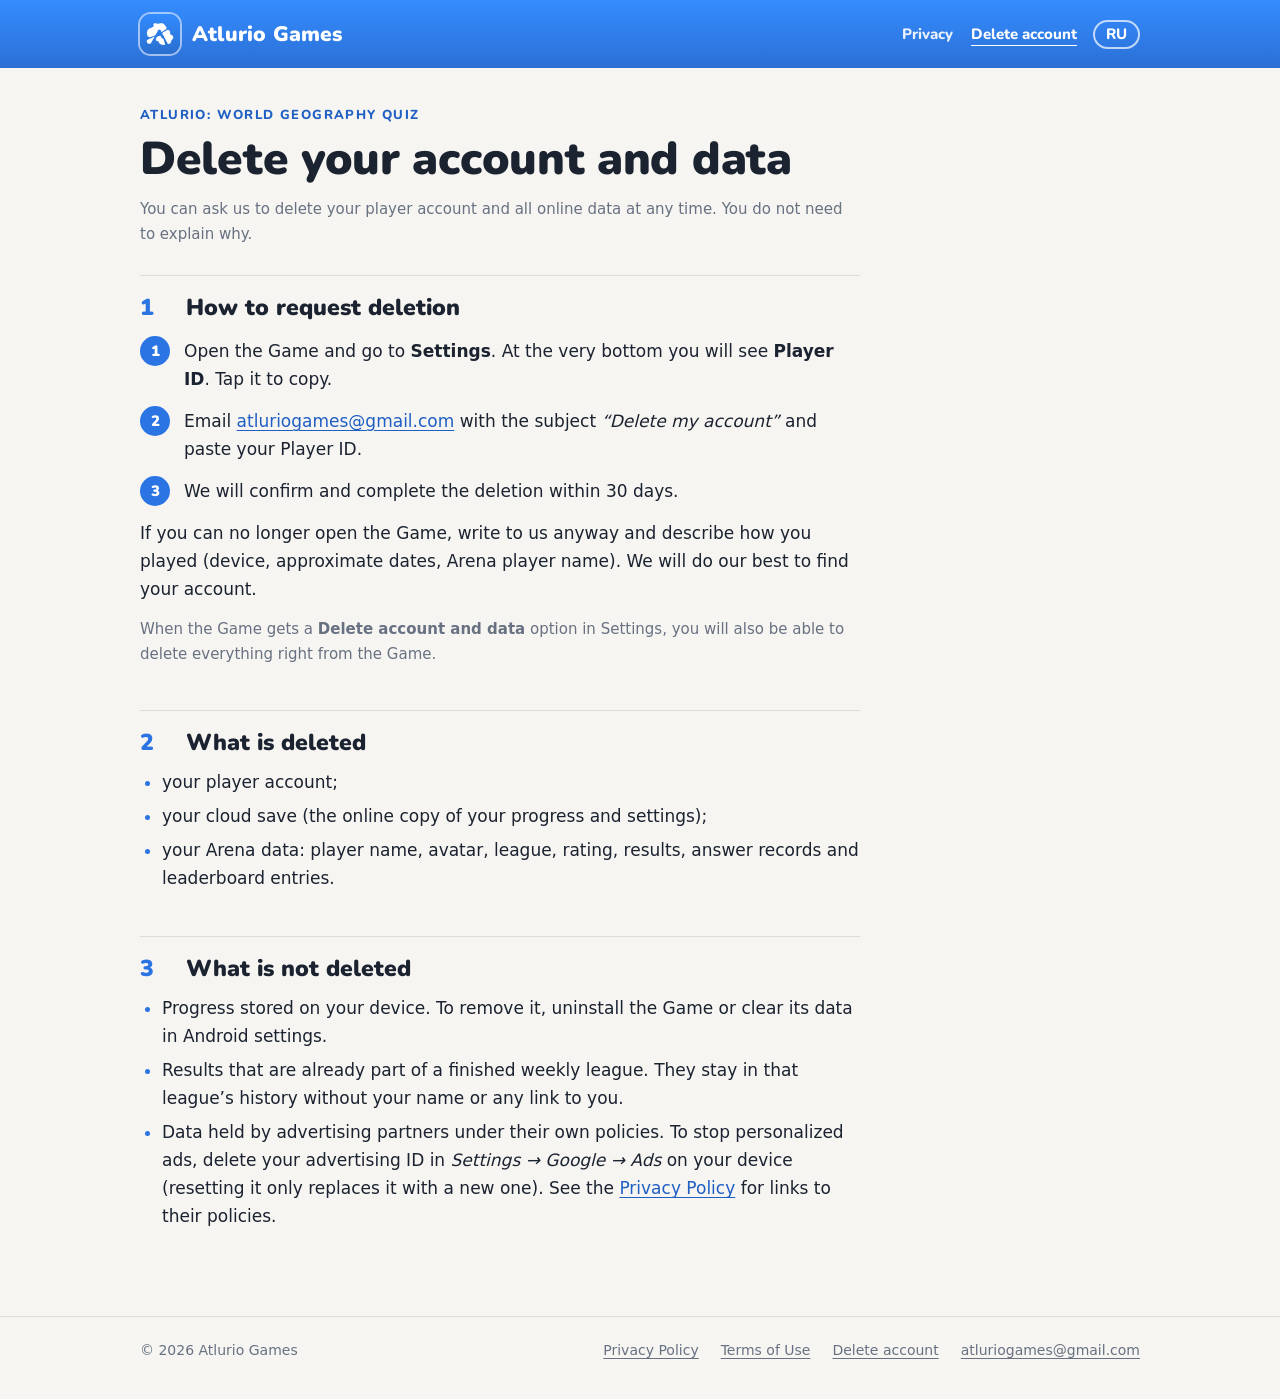
==== commit 8e546f9f: "Terms of Use (EN, RU) and links in footers and home Player names and fair play in the Arena, in-game" ====
--- a/delete-account/index.html
+++ b/delete-account/index.html
@@ -51,6 +51,7 @@
 <footer class="site"><div class="inner">
   <span>© 2026 Atlurio Games</span>
   <a href="/privacy/">Privacy Policy</a>
+  <a href="/terms/">Terms of Use</a>
   <a href="/delete-account/">Delete account</a>
   <a href="mailto:atluriogames@gmail.com">atluriogames@gmail.com</a>
 </div></footer>
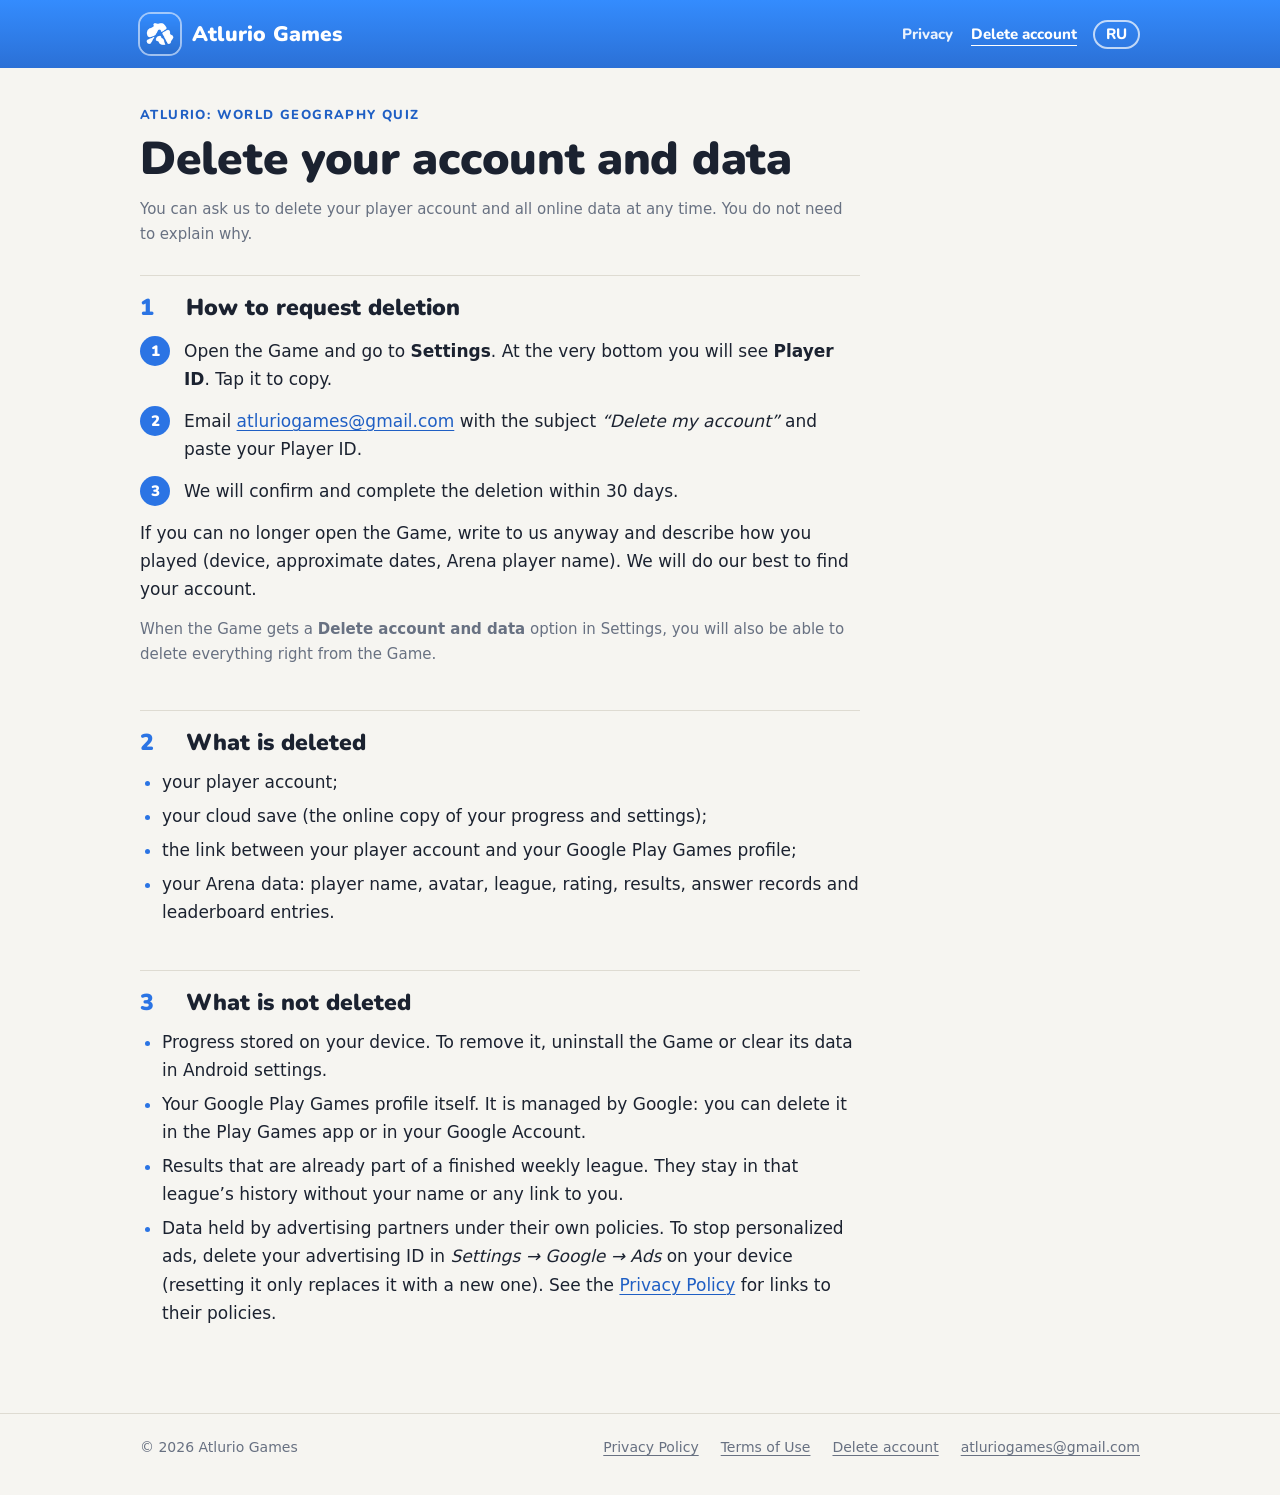
==== commit 52f561d5: "Terms and deletion pages: review fixes, Google Play Games Terms: designed for adults, from 13 with a" ====
--- a/delete-account/index.html
+++ b/delete-account/index.html
@@ -37,12 +37,14 @@
     <ul>
       <li>your player account;</li>
       <li>your cloud save (the online copy of your progress and settings);</li>
+      <li>the link between your player account and your Google Play Games profile;</li>
       <li>your Arena data: player name, avatar, league, rating, results, answer records and leaderboard entries.</li>
     </ul>
 
     <h2 id="kept"><span class="n">3</span>What is not deleted</h2>
     <ul>
       <li>Progress stored on your device. To remove it, uninstall the Game or clear its data in Android settings.</li>
+      <li>Your Google Play Games profile itself. It is managed by Google: you can delete it in the Play Games app or in your Google Account.</li>
       <li>Results that are already part of a finished weekly league. They stay in that league’s history without your name or any link to you.</li>
       <li>Data held by advertising partners under their own policies. To stop personalized ads, delete your advertising ID in <em>Settings → Google → Ads</em> on your device (resetting it only replaces it with a new one). See the <a href="/privacy/#ads">Privacy Policy</a> for links to their policies.</li>
     </ul>
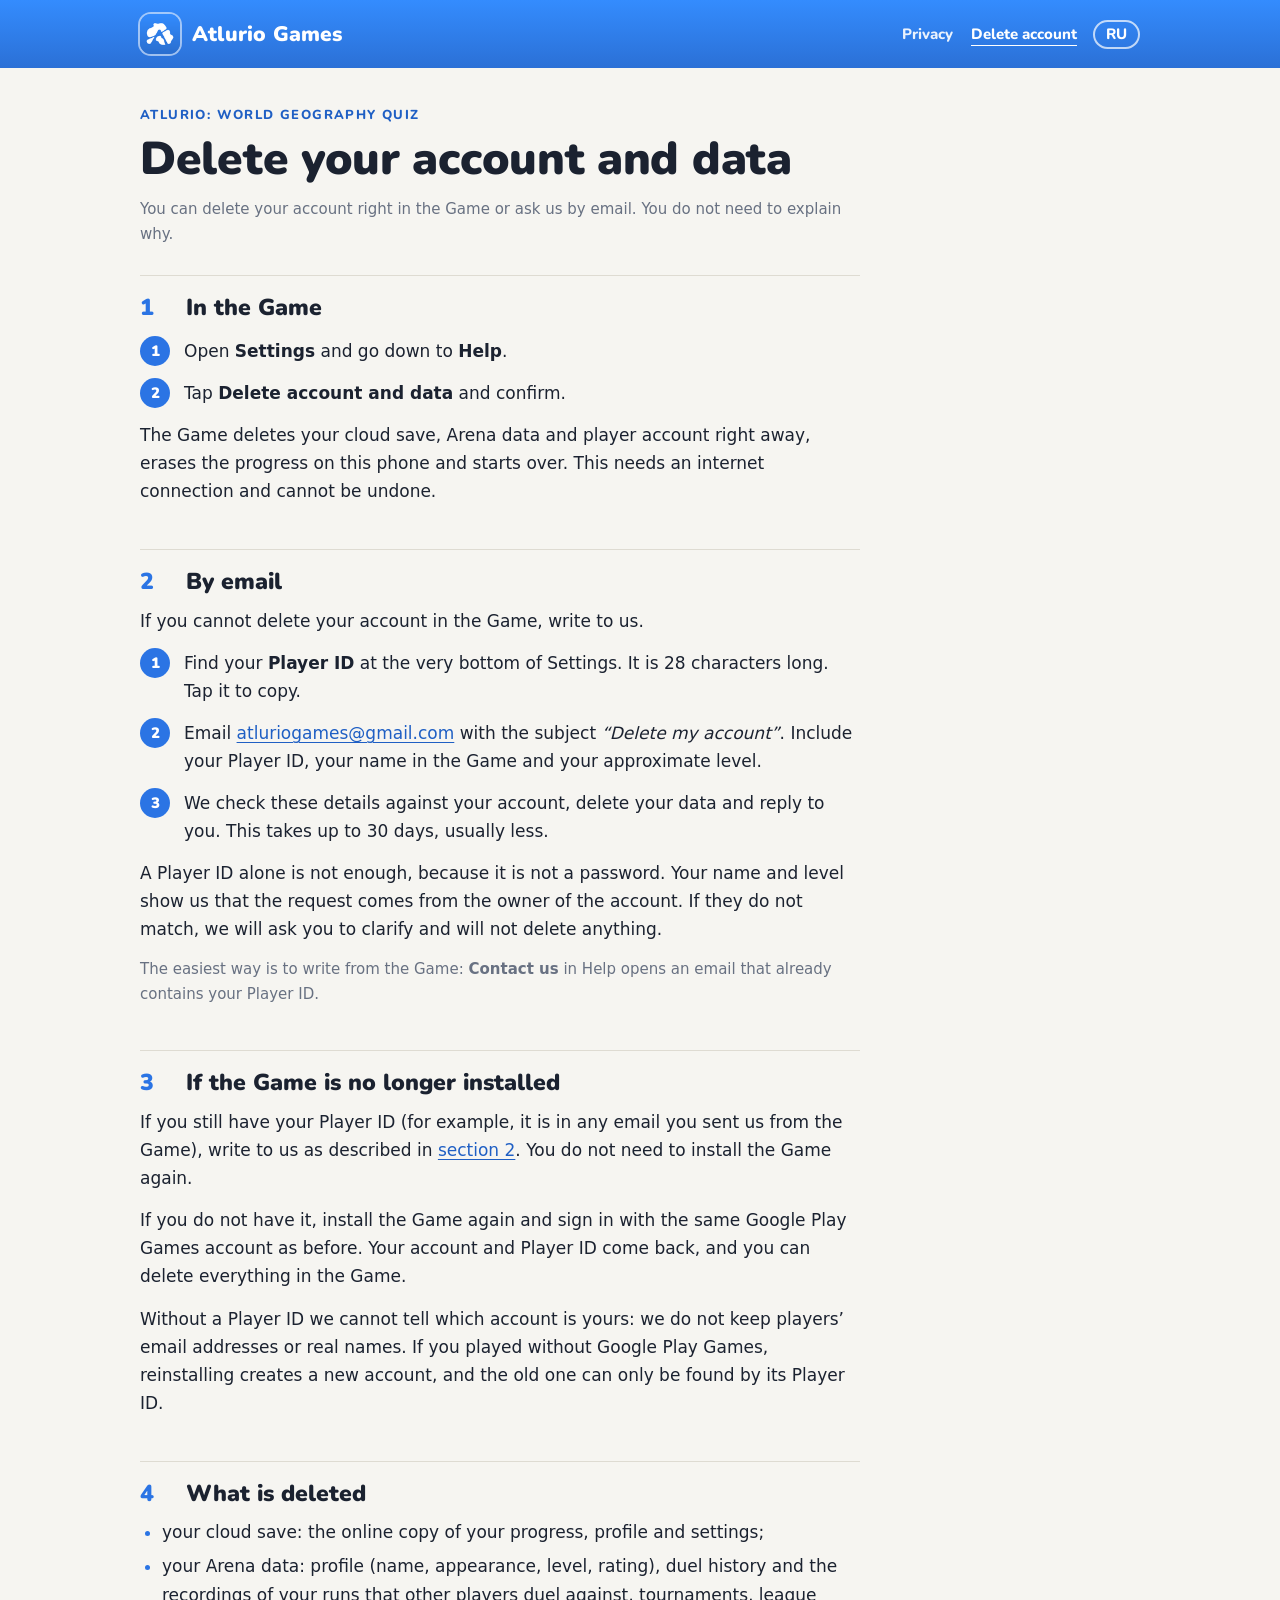
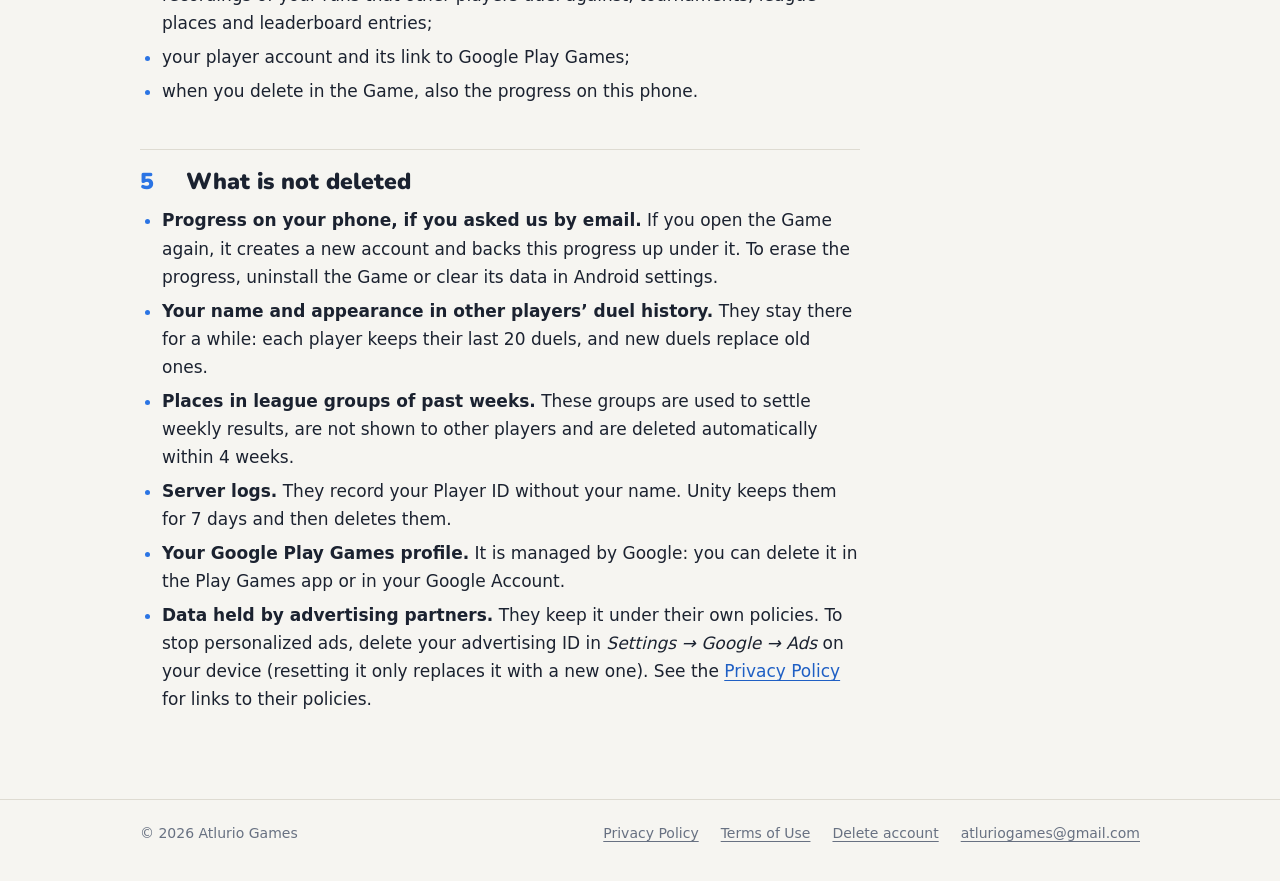
==== commit 22b7a428: "Deletion pages and privacy: delete in the Game or by email (EN, RU) Account deletion page: first the" ====
--- a/delete-account/index.html
+++ b/delete-account/index.html
@@ -4,7 +4,7 @@
 <meta charset="utf-8">
 <meta name="viewport" content="width=device-width, initial-scale=1">
 <title>Delete your account and data | Atlurio Games</title>
-<meta name="description" content="How to delete your Atlurio: World Geography Quiz account and online data.">
+<meta name="description" content="How to delete your Atlurio: World Geography Quiz account and online data, right in the Game or by email.">
 <meta name="theme-color" content="#2f80ee">
 <link rel="icon" href="/favicon.ico" sizes="any">
 <link rel="icon" type="image/png" sizes="192x192" href="/img/icon-192.png">
@@ -21,32 +21,47 @@
   <div class="doc-head">
     <p class="kicker">Atlurio: World Geography Quiz</p>
     <h1>Delete your account and data</h1>
-    <p class="meta">You can ask us to delete your player account and all online data at any time. You do not need to explain why.</p>
+    <p class="meta">You can delete your account right in the Game or ask us by email. You do not need to explain why.</p>
   </div>
   <article class="single">
-    <h2 id="how"><span class="n">1</span>How to request deletion</h2>
+    <h2 id="in-game"><span class="n">1</span>In the Game</h2>
     <ol class="steps">
-      <li>Open the Game and go to <strong>Settings</strong>. At the very bottom you will see <strong>Player ID</strong>. Tap it to copy.</li>
-      <li>Email <a href="mailto:atluriogames@gmail.com?subject=Delete%20my%20account">atluriogames@gmail.com</a> with the subject <em>“Delete my account”</em> and paste your Player ID.</li>
-      <li>We will confirm and complete the deletion within 30 days.</li>
+      <li>Open <strong>Settings</strong> and go down to <strong>Help</strong>.</li>
+      <li>Tap <strong>Delete account and data</strong> and confirm.</li>
     </ol>
-    <p>If you can no longer open the Game, write to us anyway and describe how you played (device, approximate dates, Arena player name). We will do our best to find your account.</p>
-    <p class="note">When the Game gets a <strong>Delete account and data</strong> option in Settings, you will also be able to delete everything right from the Game.</p>
+    <p>The Game deletes your cloud save, Arena data and player account right away, erases the progress on this phone and starts over. This needs an internet connection and cannot be undone.</p>
 
-    <h2 id="deleted"><span class="n">2</span>What is deleted</h2>
+    <h2 id="email"><span class="n">2</span>By email</h2>
+    <p>If you cannot delete your account in the Game, write to us.</p>
+    <ol class="steps">
+      <li>Find your <strong>Player ID</strong> at the very bottom of Settings. It is 28 characters long. Tap it to copy.</li>
+      <li>Email <a href="mailto:atluriogames@gmail.com?subject=Delete%20my%20account&amp;body=Player%20ID%3A%20%0D%0AName%20in%20the%20game%3A%20%0D%0AApproximate%20level%3A%20%0D%0A">atluriogames@gmail.com</a> with the subject <em>“Delete my account”</em>. Include your Player ID, your name in the Game and your approximate level.</li>
+      <li>We check these details against your account, delete your data and reply to you. This takes up to 30 days, usually less.</li>
+    </ol>
+    <p>A Player ID alone is not enough, because it is not a password. Your name and level show us that the request comes from the owner of the account. If they do not match, we will ask you to clarify and will not delete anything.</p>
+    <p class="note">The easiest way is to write from the Game: <strong>Contact us</strong> in Help opens an email that already contains your Player ID.</p>
+
+    <h2 id="no-game"><span class="n">3</span>If the Game is no longer installed</h2>
+    <p>If you still have your Player ID (for example, it is in any email you sent us from the Game), write to us as described in <a href="#email">section 2</a>. You do not need to install the Game again.</p>
+    <p>If you do not have it, install the Game again and sign in with the same Google Play Games account as before. Your account and Player ID come back, and you can delete everything in the Game.</p>
+    <p>Without a Player ID we cannot tell which account is yours: we do not keep players’ email addresses or real names. If you played without Google Play Games, reinstalling creates a new account, and the old one can only be found by its Player ID.</p>
+
+    <h2 id="deleted"><span class="n">4</span>What is deleted</h2>
     <ul>
-      <li>your player account;</li>
-      <li>your cloud save (the online copy of your progress and settings);</li>
-      <li>the link between your player account and your Google Play Games profile;</li>
-      <li>your Arena data: player name, avatar, league, rating, results, answer records and leaderboard entries.</li>
+      <li>your cloud save: the online copy of your progress, profile and settings;</li>
+      <li>your Arena data: profile (name, appearance, level, rating), duel history and the recordings of your runs that other players duel against, tournaments, league places and leaderboard entries;</li>
+      <li>your player account and its link to Google Play Games;</li>
+      <li>when you delete in the Game, also the progress on this phone.</li>
     </ul>
 
-    <h2 id="kept"><span class="n">3</span>What is not deleted</h2>
+    <h2 id="kept"><span class="n">5</span>What is not deleted</h2>
     <ul>
-      <li>Progress stored on your device. To remove it, uninstall the Game or clear its data in Android settings.</li>
-      <li>Your Google Play Games profile itself. It is managed by Google: you can delete it in the Play Games app or in your Google Account.</li>
-      <li>Results that are already part of a finished weekly league. They stay in that league’s history without your name or any link to you.</li>
-      <li>Data held by advertising partners under their own policies. To stop personalized ads, delete your advertising ID in <em>Settings → Google → Ads</em> on your device (resetting it only replaces it with a new one). See the <a href="/privacy/#ads">Privacy Policy</a> for links to their policies.</li>
+      <li><strong>Progress on your phone, if you asked us by email.</strong> If you open the Game again, it creates a new account and backs this progress up under it. To erase the progress, uninstall the Game or clear its data in Android settings.</li>
+      <li><strong>Your name and appearance in other players’ duel history.</strong> They stay there for a while: each player keeps their last 20 duels, and new duels replace old ones.</li>
+      <li><strong>Places in league groups of past weeks.</strong> These groups are used to settle weekly results, are not shown to other players and are deleted automatically within 4 weeks.</li>
+      <li><strong>Server logs.</strong> They record your Player ID without your name. Unity keeps them for 7 days and then deletes them.</li>
+      <li><strong>Your Google Play Games profile.</strong> It is managed by Google: you can delete it in the Play Games app or in your Google Account.</li>
+      <li><strong>Data held by advertising partners.</strong> They keep it under their own policies. To stop personalized ads, delete your advertising ID in <em>Settings → Google → Ads</em> on your device (resetting it only replaces it with a new one). See the <a href="/privacy/#ads">Privacy Policy</a> for links to their policies.</li>
     </ul>
   </article>
 </main>
